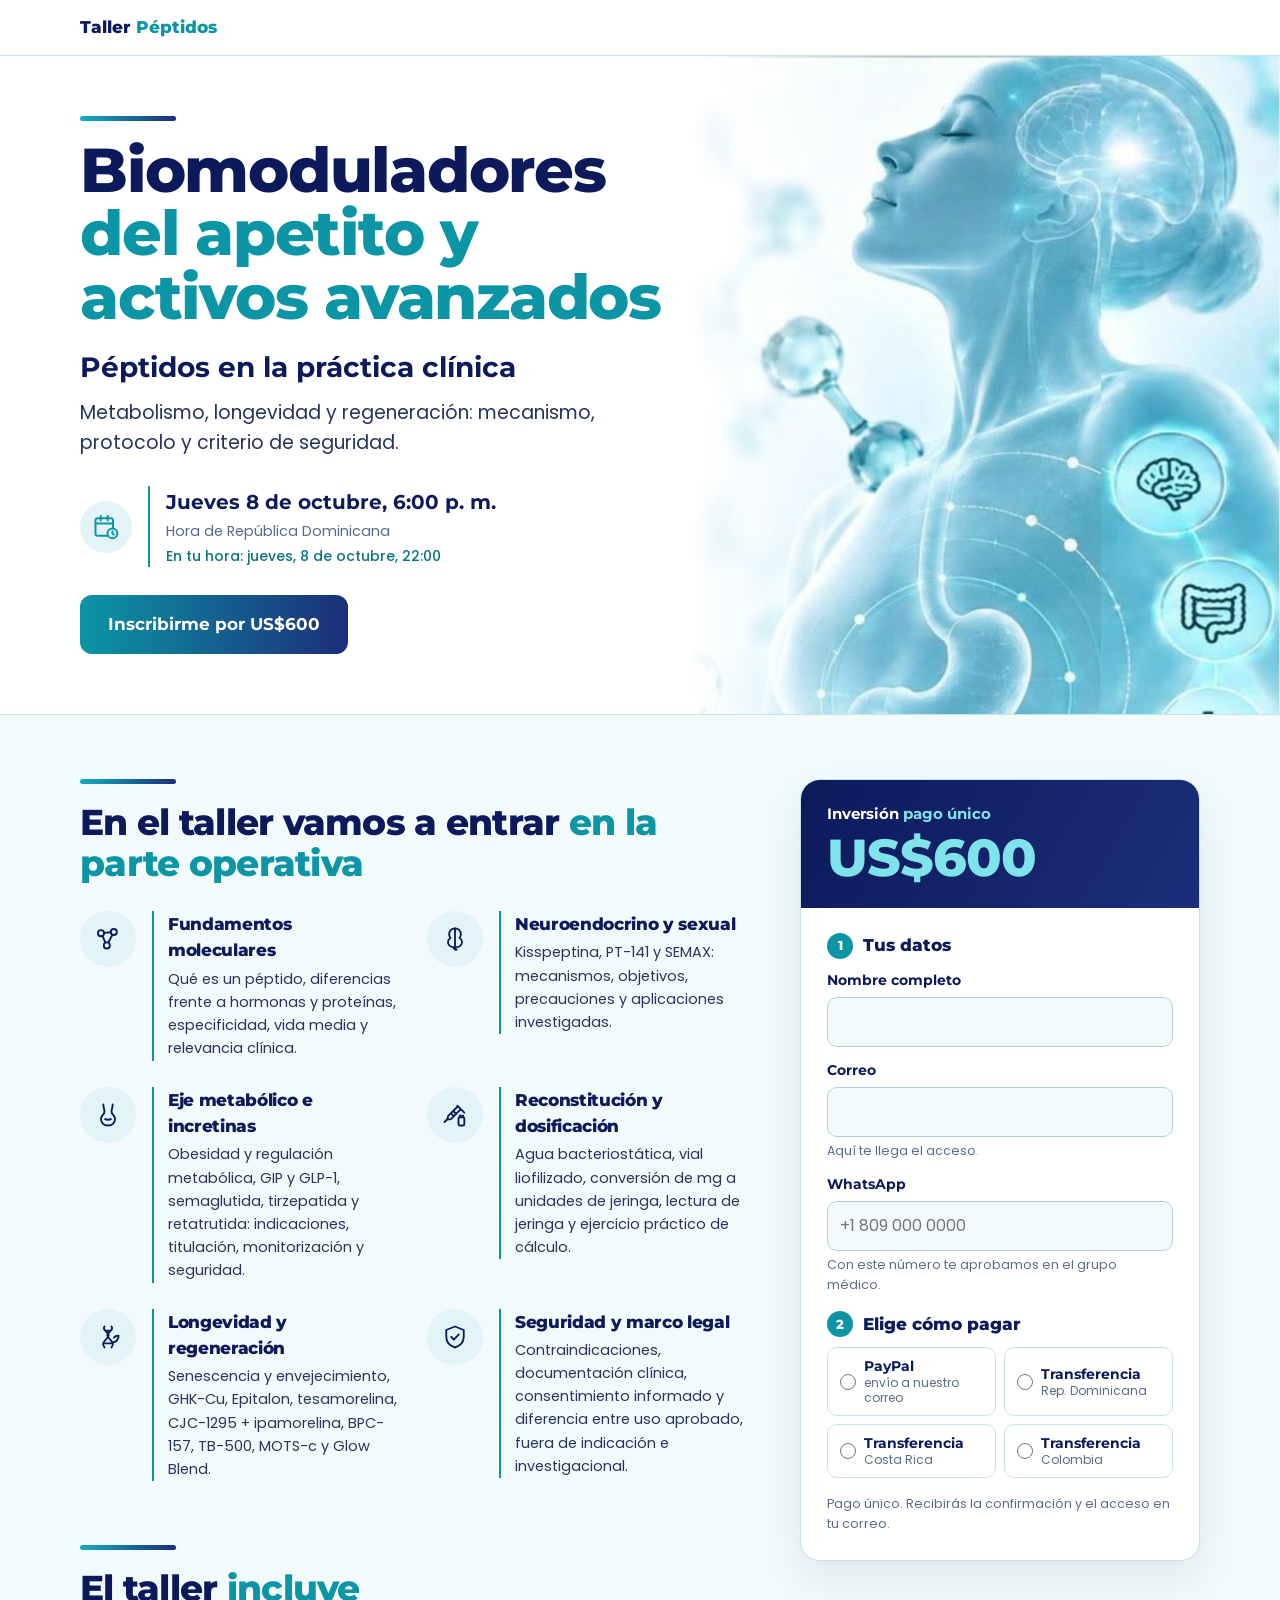
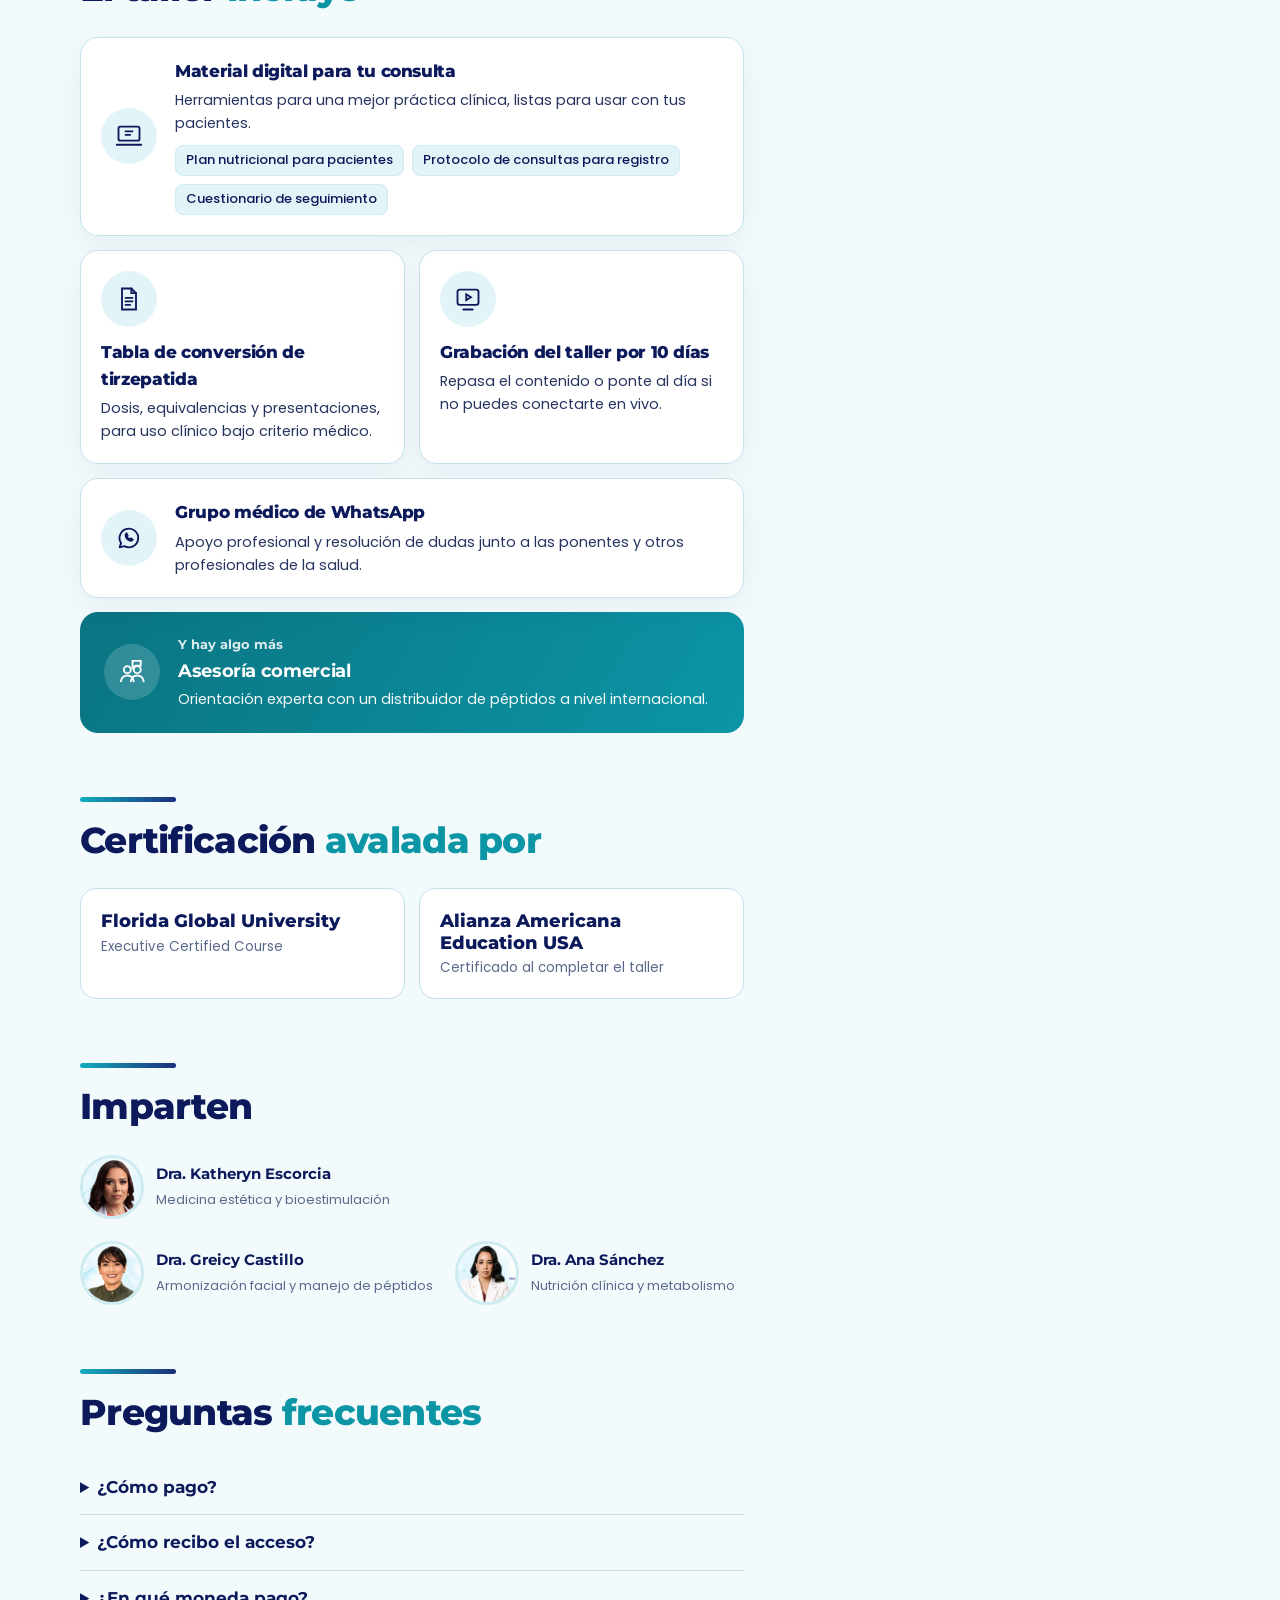
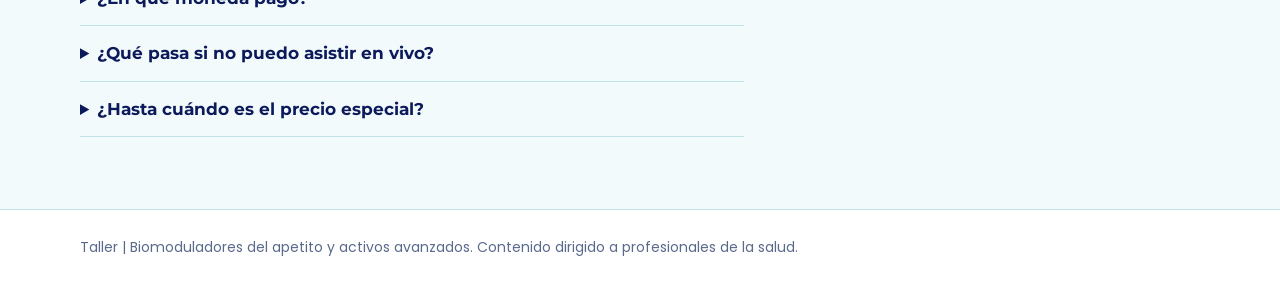
==== taller.html @ af6100a8 "Add files via upload" ====
<!doctype html>
<html lang="es">
<head>
<meta charset="utf-8">
<meta name="viewport" content="width=device-width, initial-scale=1">
<title>Taller: Biomoduladores del apetito y activos avanzados</title>
<meta name="description" content="Taller práctico para profesionales de la salud: péptidos en la práctica clínica. Metabolismo, longevidad y regeneración: mecanismo, protocolo y criterio de seguridad.">
<meta name="robots" content="noindex">
<link rel="preconnect" href="https://fonts.googleapis.com">
<link rel="preconnect" href="https://fonts.gstatic.com" crossorigin>
<link href="https://fonts.googleapis.com/css2?family=Montserrat:wght@600;700;800&family=Poppins:wght@400;500;600&display=swap" rel="stylesheet">
<style>
  :root{
    --navy:#0C1A5B; --navy-2:#1C2E7A; --teal:#0C95A5; --teal-2:#13AEBD; --teal-dk:#0A7482;
    --ice:#F3FAFC; --ice-2:#E3F4F8; --ice-3:#CDEBF1; --line:#C3E2EA; --white:#FFFFFF;
    --body:#26345F; --muted:#5A6A8C; --error:#B3261E; --wa:#1DA851;
    --display:"Montserrat", system-ui, sans-serif;
    --text:"Poppins", system-ui, sans-serif;
    --bar:linear-gradient(90deg,var(--teal-2),var(--navy-2));
  }
  *{box-sizing:border-box}
  html{-webkit-text-size-adjust:100%;scroll-behavior:smooth}
  @media (prefers-reduced-motion:reduce){html{scroll-behavior:auto}}
  body{margin:0;background:var(--ice);color:var(--body);font-family:var(--text);font-size:16.5px;line-height:1.6}
  img{max-width:100%;display:block}
  a{color:var(--teal-dk)}
  :focus-visible{outline:3px solid var(--teal-2);outline-offset:2px}
  .wrap{max-width:1160px;margin:0 auto;padding:0 20px}
  .bar{width:96px;height:5px;border-radius:3px;background:var(--bar);margin-bottom:18px}
  h1,h2,h3{font-family:var(--display);color:var(--navy);letter-spacing:-.02em;margin:0}
  .t2{color:var(--teal)}

  .top{background:var(--white);border-bottom:1px solid var(--line)}
  .top .wrap{display:flex;justify-content:space-between;align-items:center;gap:12px;padding-top:14px;padding-bottom:14px}
  .brand{font-family:var(--display);font-weight:800;color:var(--navy);font-size:17px}
  .brand span{color:var(--teal)}
  .pill{font-weight:600;font-size:13.5px;color:var(--white);background:var(--teal);padding:6px 14px;border-radius:999px;white-space:nowrap}

  /* Hero */
  .hero{position:relative;background:var(--white);overflow:hidden;border-bottom:1px solid var(--line)}
  .hero .art{position:absolute;right:0;top:0;height:100%;width:46%;object-fit:cover;object-position:center top;
    -webkit-mask-image:linear-gradient(90deg,transparent 0,#000 34%);mask-image:linear-gradient(90deg,transparent 0,#000 34%)}
  .hero .wrap{position:relative;padding-top:60px;padding-bottom:60px}
  .hero-copy{max-width:640px}
  .hero h1{font-size:clamp(36px,5.6vw,62px);line-height:1.02;font-weight:800}
  .hero .kicker{font-family:var(--display);font-weight:700;font-size:clamp(20px,2.6vw,28px);color:var(--navy);margin:16px 0 8px}
  .hero .sub{font-size:clamp(16.5px,1.8vw,19px);color:var(--body);margin:0 0 28px;max-width:32em}
  .when{display:flex;gap:16px;align-items:center;margin-bottom:28px}
  .when .ico{width:52px;height:52px;flex:none;border-radius:50%;background:var(--ice-2);display:grid;place-items:center}
  .when .txt{border-left:2px solid var(--teal);padding-left:16px}
  .when b{display:block;font-family:var(--display);font-size:20px;color:var(--navy)}
  .when small{font-size:14.5px;color:var(--muted)}
  #local{display:block;font-size:14px;color:var(--teal-dk);font-weight:500}
  .cta{display:inline-block;font-family:var(--display);font-weight:700;font-size:17px;color:var(--white);text-decoration:none;background:linear-gradient(90deg,var(--teal),var(--navy-2));padding:16px 28px;border-radius:12px;border:0;cursor:pointer}
  .cta:hover{filter:brightness(1.08)}

  .grid{display:grid;grid-template-columns:minmax(0,1fr) 400px;gap:56px;align-items:start;padding:64px 0 72px}
  section + section{margin-top:64px}
  h2{font-size:clamp(27px,3.4vw,36px);font-weight:800;line-height:1.12;margin-bottom:28px}

  /* Temario */
  .mods{display:grid;grid-template-columns:1fr 1fr;gap:26px 30px}
  .mod{display:grid;grid-template-columns:56px 1fr;gap:16px;align-items:start}
  .circle{width:56px;height:56px;border-radius:50%;background:var(--ice-2);display:grid;place-items:center}
  .mod .body{border-left:2px solid var(--teal);padding-left:14px}
  .mod h3{font-size:16.5px;font-weight:800;margin-bottom:4px}
  .mod p{margin:0;font-size:14.5px}

  /* Incluye */
  .inc{display:grid;grid-template-columns:1fr 1fr;gap:14px}
  .inc .item{background:var(--white);border:1px solid var(--line);border-radius:18px;padding:20px;box-shadow:0 10px 30px rgba(12,26,91,.05)}
  .inc .item.wide{grid-column:1/-1;display:grid;grid-template-columns:auto 1fr;gap:18px;align-items:center}
  .inc .circle{margin-bottom:12px}
  .inc .wide .circle{margin:0}
  .inc h3{font-size:17px;font-weight:800;margin-bottom:4px}
  .inc p{margin:0;font-size:14.5px}
  .docs{display:flex;flex-wrap:wrap;gap:8px;margin-top:10px}
  .docs span{font-size:13px;font-weight:500;color:var(--navy);background:var(--ice-2);border:1px solid var(--ice-3);border-radius:8px;padding:4px 10px}

  .extra{margin-top:14px;background:linear-gradient(120deg,var(--teal-dk),var(--teal));color:var(--white);border-radius:18px;padding:22px 24px;display:grid;grid-template-columns:auto 1fr;gap:18px;align-items:center}
  .extra .circle{background:rgba(255,255,255,.16)}
  .extra h3{color:var(--white);font-size:18px;margin-bottom:2px}
  .extra p{margin:0;font-size:14.5px;opacity:.95}
  .extra small{display:block;font-family:var(--display);font-weight:700;font-size:13px;opacity:.85;margin-bottom:2px}

  .cert{display:grid;grid-template-columns:1fr 1fr;gap:14px}
  .cert div{background:var(--white);border:1px solid var(--line);border-radius:16px;padding:22px 20px;font-family:var(--display);font-weight:800;color:var(--navy);font-size:18px;line-height:1.2}
  .cert div span{display:block;font-family:var(--text);font-weight:400;font-size:13.5px;color:var(--muted);margin-top:6px}

  .people{display:flex;flex-wrap:wrap;gap:22px}
  .p{display:flex;gap:12px;align-items:center}
  .p img{width:64px;height:64px;border-radius:50%;object-fit:cover;border:3px solid var(--ice-3)}
  .p b{display:block;font-family:var(--display);color:var(--navy);font-size:15px}
  .p span{font-size:13px;color:var(--muted)}

  details{border-bottom:1px solid var(--line);padding:14px 0}
  details summary{font-family:var(--display);font-weight:700;color:var(--navy);cursor:pointer}
  details p{margin:10px 0 0;font-size:15px}

  /* Caja de pago */
  .card{background:var(--white);border:1px solid var(--line);border-radius:20px;position:sticky;top:20px;box-shadow:0 18px 40px rgba(12,26,91,.08);overflow:hidden;scroll-margin-top:16px}
  .offer{background:linear-gradient(120deg,var(--navy),var(--navy-2));color:var(--white);padding:22px 26px}
  .offer .lbl{font-family:var(--display);font-weight:700;font-size:15px}
  .offer .lbl span{color:#7FE3EC}
  .price{display:flex;flex-wrap:wrap;align-items:baseline;gap:4px 14px;margin:6px 0 2px}
  .price b{font-family:var(--display);font-weight:800;font-size:52px;line-height:1;letter-spacing:-.02em;color:#7FE3EC}
  .price s{font-size:15px;opacity:.75;white-space:nowrap}
  .timer{display:flex;align-items:center;gap:10px;margin-top:12px;font-size:14px}
  .timer b{font-family:var(--display);font-size:19px;font-variant-numeric:tabular-nums;background:rgba(255,255,255,.14);border-radius:8px;padding:3px 10px}
  .pay{padding:24px 26px 26px}
  .steps{counter-reset:s;margin:0;padding:0;list-style:none}
  .steps > li{counter-increment:s;margin-bottom:16px}
  .steps .legend{display:flex;gap:10px;align-items:center;font-family:var(--display);font-weight:800;color:var(--navy);margin-bottom:10px}
  .steps .legend::before{content:counter(s);width:26px;height:26px;border-radius:50%;background:var(--teal);color:var(--white);display:grid;place-items:center;font-size:13px}
  .field{margin-bottom:12px}
  label{display:block;font-family:var(--display);font-weight:700;font-size:14px;color:var(--navy);margin-bottom:6px}
  input:not([type=radio]){width:100%;font:inherit;font-size:16px;padding:11px 12px;border:1px solid #AFCFD8;border-radius:10px;background:var(--ice);color:var(--navy)}
  input:focus{border-color:var(--teal);outline:none;box-shadow:0 0 0 3px rgba(19,174,189,.2)}
  .hint{font-size:12.5px;color:var(--muted);margin-top:4px}
  .msg{display:none;margin-top:12px;padding:12px;border-radius:10px;font-size:14.5px}
  .msg.error{display:block;background:#FCE8E6;color:var(--error)}
  .msg.info{display:block;background:var(--ice-2);color:var(--teal-dk)}
  .fine{font-size:12.5px;color:var(--muted);margin:12px 0 0}

  .done{display:none;padding:26px}
  .done h2{color:var(--teal-dk);font-size:28px;margin-bottom:10px}
  .done p{font-size:15px}
  .wa{display:block;text-align:center;text-decoration:none;font-family:var(--display);font-weight:700;font-size:17px;padding:16px;border-radius:12px;background:var(--wa);color:var(--white);margin:16px 0}
  .order{font-size:13.5px;color:var(--muted)}
  .retry{font:inherit;font-family:var(--display);font-weight:700;padding:12px 16px;border-radius:12px;border:2px solid var(--ice-3);background:var(--white);color:var(--navy);cursor:pointer}

  /* Métodos de pago */
  .methods{display:grid;grid-template-columns:1fr 1fr;gap:8px}
  .method{display:flex;gap:8px;align-items:center;padding:10px 12px;border:1px solid var(--line);border-radius:10px;cursor:pointer;font-family:var(--display);font-weight:700;font-size:13.5px;color:var(--navy);line-height:1.25;margin:0}
  .method small{display:block;font-family:var(--text);font-weight:400;font-size:12px;color:var(--muted)}
  .method:has(input:checked){border-color:var(--teal);background:var(--ice-2)}
  .method input{accent-color:var(--teal);margin:0;flex:none;width:16px;height:16px}
  .panel{margin-top:12px}
  .panel[hidden]{display:none}
  .info{border:1px solid var(--line);border-radius:12px;background:var(--ice);padding:4px 14px;font-size:14px}
  .acct{padding:10px 0;border-bottom:1px dashed var(--line)}
  .acct:last-child{border-bottom:0}
  .acct .bank{font-family:var(--display);font-weight:800;color:var(--navy)}
  .acct .who{font-size:13px;color:var(--muted)}
  .kv{display:flex;flex-wrap:wrap;justify-content:space-between;align-items:center;gap:2px 8px;margin-top:3px}
  .kv > span:last-child{margin-left:auto}
  .kv span{font-size:13px;color:var(--muted)}
  .kv > span:last-child{display:flex;align-items:center;gap:8px;text-align:right}
  .kv > span:first-child{min-width:0;line-height:1.3}
  .kv code{font-family:var(--text);font-weight:600;color:var(--navy);font-size:14px;white-space:nowrap}
  .kv code.long{white-space:normal;overflow-wrap:anywhere}
  .copy{flex:none;font:inherit;font-size:12px;font-weight:600;color:var(--teal-dk);background:var(--white);border:1px solid var(--ice-3);border-radius:7px;padding:3px 9px;cursor:pointer}
  .amount{margin:10px 0 0;font-size:13.5px;color:var(--body)}
  .qr{width:160px;margin:10px auto 4px;border-radius:10px;border:1px solid var(--line)}
  .upload{margin-top:14px}
  .upload input[type=file]{padding:9px;background:var(--white);font-size:14px}
  .send{width:100%;margin-top:6px}
  .send[disabled]{opacity:.6;cursor:progress}

  footer{background:var(--white);border-top:1px solid var(--line);padding:26px 0;font-size:14px;color:var(--muted)}

  @media (max-width:960px){
    .grid{grid-template-columns:minmax(0,1fr);gap:48px;padding-top:44px}
    .card{position:static}
    .hero .art{position:relative;width:100%;height:260px;object-position:center 12%;
      -webkit-mask-image:linear-gradient(180deg,#000 55%,transparent);mask-image:linear-gradient(180deg,#000 55%,transparent)}
    .hero .wrap{padding-top:4px;padding-bottom:44px}
  }
  @media (max-width:600px){
    .mods,.inc,.cert{grid-template-columns:1fr}
    .inc .item.wide{grid-template-columns:1fr}
    .top .pill{font-size:12px;padding:5px 10px}
    .offer,.pay{padding-left:20px;padding-right:20px}
    .cta{display:block;text-align:center}
  }
  @media (max-width:380px){ .methods{grid-template-columns:1fr} }
</style>
</head>
<body>

<header class="top">
  <div class="wrap">
    <div class="brand">Taller <span>Péptidos</span></div>
    <div class="pill" id="pill">Precio especial por 24 horas</div>
  </div>
</header>

<div class="hero">
  <img class="art" src="[data-uri]" alt="">
  <div class="wrap">
    <div class="hero-copy">
      <div class="bar"></div>
      <h1>Biomoduladores <span class="t2">del apetito y activos avanzados</span></h1>
      <p class="kicker">Péptidos en la práctica clínica</p>
      <p class="sub">Metabolismo, longevidad y regeneración: mecanismo, protocolo y criterio de seguridad.</p>

      <div class="when">
        <div class="ico" aria-hidden="true">
          <svg width="28" height="28" viewBox="0 0 24 24" fill="none" stroke="#0C95A5" stroke-width="1.7" stroke-linecap="round" stroke-linejoin="round"><rect x="3" y="4.5" width="15" height="15" rx="2"/><path d="M3 9h15M7.5 2.5v4M13.5 2.5v4"/><circle cx="17.5" cy="17.5" r="4.2" fill="#E3F4F8"/><path d="M17.5 15.6v2l1.3 1"/></svg>
        </div>
        <div class="txt">
          <!-- EDITA si cambia la fecha (y también FECHA_TALLER abajo) -->
          <b>Jueves 8 de octubre, 6:00 p. m.</b>
          <small>Hora de República Dominicana</small>
          <span id="local"></span>
        </div>
      </div>

      <a class="cta" id="jump" href="#pago">Inscribirme</a>
    </div>
  </div>
</div>

<main class="wrap">
  <div class="grid">
    <div>
      <section>
        <div class="bar"></div>
        <h2>En el taller vamos a entrar <span class="t2">en la parte operativa</span></h2>
        <div class="mods">
          <div class="mod">
            <div class="circle"><svg width="28" height="28" viewBox="0 0 24 24" fill="none" stroke="#0C1A5B" stroke-width="1.6"><circle cx="6" cy="7" r="2.6"/><circle cx="17" cy="6" r="2.6"/><circle cx="11" cy="17.5" r="2.6"/><path d="M8.5 6.8 14.4 6.2M7.3 9.3l2.4 5.8M15.8 8.4l-3.6 6.8"/></svg></div>
            <div class="body"><h3>Fundamentos moleculares</h3><p>Qué es un péptido, diferencias frente a hormonas y proteínas, especificidad, vida media y relevancia clínica.</p></div>
          </div>
          <div class="mod">
            <div class="circle"><svg width="28" height="28" viewBox="0 0 24 24" fill="none" stroke="#0C1A5B" stroke-width="1.6" stroke-linecap="round"><path d="M12 3c-3 0-5 2.2-5 5 0 1.2.4 2.3 1 3.1-1.3.7-2 2-2 3.4C6 17 8 19 10.5 19c.5 1.3 1.6 2 3 2M12 3c3 0 5 2.2 5 5 0 1.2-.4 2.3-1 3.1 1.3.7 2 2 2 3.4C18 17 16 19 13.5 19"/><path d="M12 3v18"/></svg></div>
            <div class="body"><h3>Neuroendocrino y sexual</h3><p>Kisspeptina, PT-141 y SEMAX: mecanismos, objetivos, precauciones y aplicaciones investigadas.</p></div>
          </div>
          <div class="mod">
            <div class="circle"><svg width="28" height="28" viewBox="0 0 24 24" fill="none" stroke="#0C1A5B" stroke-width="1.6" stroke-linecap="round"><path d="M8 3c0 3 1 4 1 6 0 3-3 3-3 6.5S8.5 21 12 21s6-2 6-5.5S15 12 15 9c0-2 1-3 1-6"/><path d="M9.5 15.5c1 .8 4 .8 5 0"/></svg></div>
            <div class="body"><h3>Eje metabólico e incretinas</h3><p>Obesidad y regulación metabólica, GIP y GLP-1, semaglutida, tirzepatida y retatrutida: indicaciones, titulación, monitorización y seguridad.</p></div>
          </div>
          <div class="mod">
            <div class="circle"><svg width="28" height="28" viewBox="0 0 24 24" fill="none" stroke="#0C1A5B" stroke-width="1.6" stroke-linecap="round" stroke-linejoin="round"><path d="m14 4 6 6M17 7l-8.5 8.5-3 .5.5-3L14.5 4.5"/><path d="M5.5 15.5 3 18M11 9l2 2M9 11l2 2"/><rect x="15" y="14" width="5" height="7" rx="1"/><path d="M16 14v-1.5h3V14"/></svg></div>
            <div class="body"><h3>Reconstitución y dosificación</h3><p>Agua bacteriostática, vial liofilizado, conversión de mg a unidades de jeringa, lectura de jeringa y ejercicio práctico de cálculo.</p></div>
          </div>
          <div class="mod">
            <div class="circle"><svg width="28" height="28" viewBox="0 0 24 24" fill="none" stroke="#0C1A5B" stroke-width="1.6" stroke-linecap="round"><path d="M9 3c-3 4 6 5 3 9s-6 5-3 9M15 3c3 4-6 5-3 9s6 5 3 9M9.5 6.5h5M9.5 17.5h5"/><path d="M17 12.5c2-2 4-1.5 4-1.5s.5 2-1.5 4-4 1.5-4 1.5"/></svg></div>
            <div class="body"><h3>Longevidad y regeneración</h3><p>Senescencia y envejecimiento, GHK-Cu, Epitalon, tesamorelina, CJC-1295 + ipamorelina, BPC-157, TB-500, MOTS-c y Glow Blend.</p></div>
          </div>
          <div class="mod">
            <div class="circle"><svg width="28" height="28" viewBox="0 0 24 24" fill="none" stroke="#0C1A5B" stroke-width="1.6" stroke-linecap="round" stroke-linejoin="round"><path d="M12 3 19.5 6v5.5c0 4.5-3.2 8-7.5 9.5-4.3-1.5-7.5-5-7.5-9.5V6z"/><path d="m8.8 12 2.2 2.2 4.3-4.4"/></svg></div>
            <div class="body"><h3>Seguridad y marco legal</h3><p>Contraindicaciones, documentación clínica, consentimiento informado y diferencia entre uso aprobado, fuera de indicación e investigacional.</p></div>
          </div>
        </div>
      </section>

      <section>
        <div class="bar"></div>
        <h2>El taller <span class="t2">incluye</span></h2>
        <div class="inc">
          <div class="item wide">
            <div class="circle"><svg width="28" height="28" viewBox="0 0 24 24" fill="none" stroke="#0C1A5B" stroke-width="1.6" stroke-linecap="round"><rect x="3" y="4" width="18" height="12" rx="1.5"/><path d="M1.5 19.5h21M9 8h6M9 11h4"/></svg></div>
            <div>
              <h3>Material digital para tu consulta</h3>
              <p>Herramientas para una mejor práctica clínica, listas para usar con tus pacientes.</p>
              <div class="docs"><span>Plan nutricional para pacientes</span><span>Protocolo de consultas para registro</span><span>Cuestionario de seguimiento</span></div>
            </div>
          </div>
          <div class="item">
            <div class="circle"><svg width="28" height="28" viewBox="0 0 24 24" fill="none" stroke="#0C1A5B" stroke-width="1.6" stroke-linecap="round"><path d="M6 3h8l4 4v14H6z"/><path d="M14 3v4h4M9 11h6M9 14h6M9 17h4"/></svg></div>
            <h3>Tabla de conversión de tirzepatida</h3>
            <p>Dosis, equivalencias y presentaciones, para uso clínico bajo criterio médico.</p>
          </div>
          <div class="item">
            <div class="circle"><svg width="28" height="28" viewBox="0 0 24 24" fill="none" stroke="#0C1A5B" stroke-width="1.6" stroke-linecap="round"><rect x="3" y="4" width="18" height="13" rx="2"/><path d="m10.5 8 4 2.5-4 2.5z"/><path d="M8 21h8"/></svg></div>
            <h3>Grabación del taller por 10 días</h3>
            <p>Repasa el contenido o ponte al día si no puedes conectarte en vivo.</p>
          </div>
          <div class="item wide">
            <div class="circle"><svg width="28" height="28" viewBox="0 0 24 24" fill="none" stroke="#0C1A5B" stroke-width="1.6" stroke-linecap="round" stroke-linejoin="round"><path d="M4 20l1.2-3.6A8 8 0 1 1 8 19z"/><path d="M9 9.5c.2 2.5 2.5 4.8 5 5l1.2-1.2-2-1-.8.8c-1-.4-1.9-1.3-2.3-2.3l.8-.8-1-2z"/></svg></div>
            <div>
              <h3>Grupo médico de WhatsApp</h3>
              <p>Apoyo profesional y resolución de dudas junto a las ponentes y otros profesionales de la salud.</p>
            </div>
          </div>
        </div>
        <div class="extra">
          <div class="circle"><svg width="28" height="28" viewBox="0 0 24 24" fill="none" stroke="#FFFFFF" stroke-width="1.6" stroke-linecap="round"><circle cx="8" cy="10" r="3"/><circle cx="16.5" cy="10" r="3"/><path d="M2.5 20c.5-3 2.7-5 5.5-5s5 2 5.5 5M11 20c.5-3 2.7-5 5.5-5s5 2 5.5 5"/><path d="M12.5 2.5h7v4h-4.5l-2.5 2z"/></svg></div>
          <div>
            <small>Y hay algo más</small>
            <h3>Asesoría comercial</h3>
            <p>Orientación experta con un distribuidor de péptidos a nivel internacional.</p>
          </div>
        </div>
      </section>

      <section>
        <div class="bar"></div>
        <h2>Certificación <span class="t2">avalada por</span></h2>
        <div class="cert">
          <div>Florida Global University<span>Executive Certified Course</span></div>
          <div>Alianza Americana Education USA<span>Certificado al completar el taller</span></div>
        </div>
      </section>

      <section>
        <div class="bar"></div>
        <h2>Imparten</h2>
        <div class="people">
          <div class="p"><img src="[data-uri]" alt=""><div><b>Dra. Katheryn Escorcia</b><span>Medicina estética y bioestimulación</span></div></div>
          <div class="p"><img src="[data-uri]" alt=""><div><b>Dra. Greicy Castillo</b><span>Armonización facial y manejo de péptidos</span></div></div>
          <div class="p"><img src="[data-uri]" alt=""><div><b>Dra. Ana Sánchez</b><span>Nutrición clínica y metabolismo</span></div></div>
        </div>
      </section>

      <section>
        <div class="bar"></div>
        <h2>Preguntas <span class="t2">frecuentes</span></h2>
        <details><summary>¿Cómo pago?</summary><p>Con PayPal o por transferencia bancaria en República Dominicana, Costa Rica (incluye SINPE Móvil) o Colombia (incluye Nequi). Elige tu opción en el recuadro de inscripción.</p></details>
        <details><summary>¿Cómo recibo el acceso?</summary><p>Si pagas por transferencia, sube la foto o el PDF de tu comprobante en el mismo recuadro. Cuando verificamos el pago, te enviamos por correo el enlace al grupo médico de WhatsApp.</p></details>
        <details><summary>¿En qué moneda pago?</summary><p>El precio es en dólares estadounidenses. Si transfieres en moneda local, envía el equivalente al cambio del día.</p></details>
        <details><summary>¿Qué pasa si no puedo asistir en vivo?</summary><p>La grabación queda disponible durante 10 días.</p></details>
        <details><summary>¿Hasta cuándo es el precio especial?</summary><p>US$499 es el precio para asistentes de la masterclass y es válido por 24 horas. Después, el taller vuelve a su precio regular de US$600.</p></details>
      </section>
    </div>

    <aside>
      <div class="card" id="pago">
        <div id="checkout">
          <div class="offer">
            <div class="lbl" id="offer-lbl">Precio especial <span>para asistentes de la masterclass</span></div>
            <div class="price"><b id="precio">US$—</b><s id="precio-antes"></s></div>
            <div class="timer" id="timer">Válido por <b id="t-left">24:00:00</b></div>
          </div>
          <div class="pay">
            <ol class="steps">
              <li>
                <div class="legend">Tus datos</div>
                <div class="field"><label for="nombre">Nombre completo</label><input id="nombre" type="text" autocomplete="name"></div>
                <div class="field"><label for="email">Correo</label><input id="email" type="email" autocomplete="email"><div class="hint">Aquí te llega el acceso.</div></div>
                <div class="field"><label for="whatsapp">WhatsApp</label><input id="whatsapp" type="tel" autocomplete="tel" placeholder="+1 809 000 0000"><div class="hint">Con este número te aprobamos en el grupo médico.</div></div>
              </li>
              <li>
                <div class="legend">Elige cómo pagar</div>
                <div class="methods" id="methods" role="radiogroup" aria-label="Método de pago"></div>
                <div class="panel" id="panel-paypal" hidden>
                  <div id="paypal"></div>
                  <div class="info" id="paypal-manual" hidden></div>
                </div>
                <div class="panel" id="panel-banco" hidden>
                  <div class="info" id="cuentas"></div>
                </div>
              </li>
              <li id="step-upload" hidden>
                <div class="legend">Envía tu comprobante</div>
                <div class="field"><label for="archivo">Foto o PDF del comprobante</label><input id="archivo" type="file" accept="image/*,application/pdf"><div class="hint">Máximo 5 MB.</div></div>
                <div class="field"><label for="referencia">Número de referencia (opcional)</label><input id="referencia" type="text" autocomplete="off"></div>
                <button class="cta send" id="send" type="button">Enviar comprobante</button>
              </li>
            </ol>
            <div class="msg" id="msg" role="alert"></div>
            <p class="fine" id="fine">Pago único. Recibirás la confirmación y el acceso en tu correo.</p>
          </div>
        </div>

        <div class="done" id="received" tabindex="-1">
          <div class="bar"></div>
          <h2>Comprobante recibido</h2>
          <p>Gracias. Verificamos tu pago y te enviamos el enlace del grupo médico de WhatsApp a <b id="rec-email"></b>, normalmente en pocas horas.</p>
          <p>Si tienes una duda, escríbenos por WhatsApp e indica tu nombre.</p>
        </div>

        <div class="done" id="done" tabindex="-1">
          <div class="bar"></div>
          <h2>¡Estás dentro!</h2>
          <p>Tu pago se confirmó. Entra ahora al grupo médico; te aprobamos en cuanto verifiquemos tu número.</p>
          <a class="wa" id="wa-link" href="#" target="_blank" rel="noopener">Entrar al grupo médico de WhatsApp</a>
          <p>También te enviamos este enlace a <b id="done-email"></b>.</p>
          <p class="order">Número de orden: <span id="done-order"></span></p>
        </div>

        <div class="done" id="pending" tabindex="-1">
          <div class="bar"></div>
          <h2>Pago recibido</h2>
          <p>Tu pago se completó, pero no pudimos confirmar el acceso automáticamente. No pagues de nuevo: te enviaremos el enlace del grupo por correo en menos de 24 horas.</p>
          <p class="order">Guarda tu número de orden: <b id="pending-order"></b></p>
          <button class="retry" id="retry" type="button">Volver a confirmar mi acceso</button>
        </div>
      </div>
    </aside>
  </div>
</main>

<footer><div class="wrap">Taller | Biomoduladores del apetito y activos avanzados. Contenido dirigido a profesionales de la salud.</div></footer>

<script>
/* ===================== CONFIGURACIÓN ===================== */
const CONFIG = {
  SCRIPT_URL: 'https://script.google.com/macros/s/AKfycbyqX1-TAREARN2dAc7PfeynJGfSAlWVOKI1kJUGug26Z5DlP_uihVJWESS1imKMuwMGVg/exec',   // mismo Web App que el registro

  PRECIO_ESPECIAL: '499.00',   // deben coincidir con Apps Script
  PRECIO_REGULAR: '600.00',
  // Fin del precio especial: 24 h después de la masterclass (con zona horaria)
  OFERTA_VENCE: '2026-10-02T21:00:00-04:00',
  FECHA_TALLER: '2026-10-08T18:00:00-04:00',
  MONEDA: 'USD',
  NOMBRE_PRODUCTO: 'Taller Biomoduladores del apetito y activos avanzados',

  // PayPal automático (opcional). Déjalo vacío para usar PayPal con comprobante.
  // Si lo llenas (cuenta PayPal Business), el pago se confirma solo y el acceso sale al instante.
  PAYPAL_CLIENT_ID: '',

  // PayPal con comprobante (se usa cuando PAYPAL_CLIENT_ID está vacío)
  PAYPAL_MANUAL: {
    correo: 'aleidamaldonadosalas17@gmail.com',
    titular: 'Aleida Maldonado',
    enlace: '',   // opcional: enlace paypal.me
    qr: ''        // opcional: URL de la imagen del código QR
  },

  // Monto en moneda local (opcional). Si lo dejas vacío se muestra "equivalente al cambio del día".
  MONTO_LOCAL: { DO: '', CR: '', CO: '' },

  // Cuentas para transferencia
  CUENTAS: {
    DO: { pais: 'República Dominicana', corto: 'Rep. Dominicana', cuentas: [
      { banco: 'BHD', titular: 'Katheryn Escorcia Maldonado', datos: [['Cuenta de ahorros', '37347730011']] },
      { banco: 'Banreservas', titular: 'Katheryn Escorcia Maldonado', datos: [['Cuenta de ahorros', '96085058536']] },
      { banco: 'AFAP', titular: 'Greicy Castillo', datos: [['Cuenta', '1022133284']] },
      { banco: 'Promerica', titular: 'Greicy Castillo', datos: [['Cuenta', '12110000459-459']] },
      { banco: 'Banco Popular', titular: 'Ana María Sánchez', datos: [['Cuenta de ahorros', '781120712']] }
    ]},
    CR: { pais: 'Costa Rica', corto: 'Costa Rica', cuentas: [
      { banco: 'SINPE Móvil', titular: 'Jerson Mora Hernández', datos: [['Número', '72990240']] },
      { banco: 'Banco Nacional de Costa Rica', titular: 'Jerson Mora Hernández', datos: [['Cuenta', '701091225'], ['Cédula', '304640218']] },
      { banco: 'Banco BAC', titular: 'Jerson Mora Hernández', datos: [['Cuenta BAC', '701091225'], ['IBAN', 'CR13010200007010912259']] }
    ]},
    CO: { pais: 'Colombia', corto: 'Colombia', cuentas: [
      { banco: 'Nequi', titular: 'Aleida Maldonado', datos: [['Número', '3146352423']] },
      { banco: 'Bancolombia', titular: 'Aleida Maldonado', datos: [['Cuenta de ahorros', '486 622 394-48']] }
    ]}
  }
};
/* ========================================================= */

const $ = id => document.getElementById(id);
const esc = s => String(s).replace(/[&<>"']/g, c => ({ '&': '&amp;', '<': '&lt;', '>': '&gt;', '"': '&quot;', "'": '&#39;' }[c]));
const vence = new Date(CONFIG.OFERTA_VENCE).getTime();
const enOferta = () => Date.now() < vence;
const precioActual = () => enOferta() ? CONFIG.PRECIO_ESPECIAL : CONFIG.PRECIO_REGULAR;
const usd = v => 'US$' + Number(v).toFixed(0);
const pad = n => String(n).padStart(2, '0');
const paypalAuto = !!CONFIG.PAYPAL_CLIENT_ID && !CONFIG.PAYPAL_CLIENT_ID.startsWith('PEGA_');
let metodo = null;

try {
  const tz = Intl.DateTimeFormat().resolvedOptions().timeZone;
  if (tz && tz !== 'America/Santo_Domingo') {
    const f = new Intl.DateTimeFormat('es', { weekday: 'long', day: 'numeric', month: 'long', hour: 'numeric', minute: '2-digit' });
    $('local').textContent = 'En tu hora: ' + f.format(new Date(CONFIG.FECHA_TALLER));
  }
} catch (e) {}

/* ---------- Precio y contador de la oferta ---------- */
function pintarPrecio(){
  $('precio').textContent = usd(precioActual());
  $('jump').textContent = 'Inscribirme por ' + usd(precioActual());
  document.querySelectorAll('.usd-now').forEach(el => el.textContent = usd(precioActual()));
  if (enOferta()){
    $('precio-antes').textContent = 'Precio regular ' + usd(CONFIG.PRECIO_REGULAR);
    let s = Math.floor((vence - Date.now()) / 1000);
    const h = Math.floor(s / 3600); s -= h * 3600;
    const m = Math.floor(s / 60); s -= m * 60;
    $('t-left').textContent = pad(h) + ':' + pad(m) + ':' + pad(s);
  } else {
    $('precio-antes').textContent = '';
    $('timer').style.display = 'none';
    $('offer-lbl').innerHTML = 'Inversión <span>pago único</span>';
    $('pill').style.display = 'none';
  }
}
pintarPrecio(); setInterval(pintarPrecio, 1000);

/* ---------- Mensajes y datos del comprador ---------- */
function show(text, type){ const m = $('msg'); m.textContent = text; m.className = 'msg ' + type; }
function clearMsg(){ $('msg').className = 'msg'; }
function buyer(){ return { nombre: $('nombre').value.trim(), email: $('email').value.trim(), whatsapp: $('whatsapp').value.trim() }; }
function validate(b){
  const missing = [];
  if (b.nombre.length < 3) missing.push('nombre completo');
  if (!/^\S+@\S+\.\S+$/.test(b.email)) missing.push('un correo válido');
  if (b.whatsapp.replace(/\D/g, '').length < 8) missing.push('WhatsApp con código de país');
  return missing;
}
function needBackend(){
  if (!CONFIG.SCRIPT_URL.startsWith('https://')){ show('Falta configurar SCRIPT_URL en este archivo (ver GUIA.md).', 'error'); return true; }
  return false;
}
async function post(payload){
  const res = await fetch(CONFIG.SCRIPT_URL, {
    method: 'POST',
    headers: { 'Content-Type': 'text/plain;charset=utf-8' }, // evita el bloqueo CORS de Apps Script
    body: JSON.stringify(payload)
  });
  const out = await res.json();
  if (!out.ok) throw new Error(out.error || 'Error');
  return out;
}

/* ---------- Métodos de pago ---------- */
function montoTexto(pais){
  const local = CONFIG.MONTO_LOCAL[pais];
  return 'Monto: <b class="usd-now">' + usd(precioActual()) + '</b>' +
    (local ? ' (' + esc(local) + ')' : ' o su equivalente en moneda local al cambio del día') + '.';
}
function kv(label, value){
  return '<div class="kv"><span>' + esc(label) + '</span><span><code' + (value.length > 16 ? ' class="long"' : '') + '>' + esc(value) + '</code> ' +
    '<button type="button" class="copy" data-copy="' + esc(value.replace(/\s/g, '')) + '">Copiar</button></span></div>';
}

const opciones = [{ id: 'paypal', titulo: 'PayPal', sub: paypalAuto ? 'o tarjeta, acceso inmediato' : 'envío a nuestro correo' }]
  .concat(Object.keys(CONFIG.CUENTAS).map(k => ({ id: k, titulo: 'Transferencia', sub: CONFIG.CUENTAS[k].corto })));

$('methods').innerHTML = opciones.map(o =>
  '<label class="method"><input type="radio" name="metodo" value="' + o.id + '"><span>' + esc(o.titulo) +
  '<small>' + esc(o.sub) + '</small></span></label>').join('');

$('methods').addEventListener('change', e => elegir(e.target.value));

function elegir(id){
  metodo = id; clearMsg();
  const esPaypal = id === 'paypal';
  $('panel-paypal').hidden = !esPaypal;
  $('panel-banco').hidden = esPaypal;
  $('step-upload').hidden = esPaypal && paypalAuto;
  if (esPaypal){
    if (paypalAuto) loadPayPal();
    else {
      const p = CONFIG.PAYPAL_MANUAL;
      $('paypal-manual').hidden = false;
      $('paypal-manual').innerHTML =
        '<div class="acct"><div class="bank">PayPal</div><div class="who">Titular: ' + esc(p.titular) + '</div>' +
        kv('Correo', p.correo) +
        (p.enlace ? '<div class="kv"><span>Enlace</span><a href="' + esc(p.enlace) + '" target="_blank" rel="noopener">Pagar con PayPal</a></div>' : '') +
        (p.qr ? '<img class="qr" src="' + esc(p.qr) + '" alt="Código QR de PayPal">' : '') +
        '<p class="amount">Envía <b class="usd-now">' + usd(precioActual()) + '</b> como pago a este correo y luego sube tu comprobante.</p></div>';
    }
  } else {
    const c = CONFIG.CUENTAS[id];
    $('cuentas').innerHTML = c.cuentas.map(a =>
      '<div class="acct"><div class="bank">' + esc(a.banco) + '</div><div class="who">Titular: ' + esc(a.titular) + '</div>' +
      a.datos.map(d => kv(d[0], d[1])).join('') + '</div>').join('') +
      '<p class="amount" style="padding-bottom:10px">' + montoTexto(id) + ' Transfiere a cualquiera de estas cuentas y luego sube tu comprobante.</p>';
  }
}

// Botones "Copiar"
document.addEventListener('click', async e => {
  const b = e.target.closest('.copy'); if (!b) return;
  try { await navigator.clipboard.writeText(b.dataset.copy); b.textContent = 'Copiado'; }
  catch (err) { b.textContent = 'Selecciona y copia'; }
  setTimeout(() => b.textContent = 'Copiar', 1800);
});

/* ---------- Envío de comprobante ---------- */
function leerArchivo(file){
  return new Promise((ok, fail) => {
    const r = new FileReader();
    r.onload = () => ok(String(r.result).split(',')[1]);
    r.onerror = fail;
    r.readAsDataURL(file);
  });
}

$('send').addEventListener('click', async () => {
  clearMsg();
  const b = buyer();
  const missing = validate(b);
  const file = $('archivo').files[0];
  if (!metodo) missing.push('método de pago');
  if (!file) missing.push('foto o PDF del comprobante');
  if (missing.length){ show('Completa: ' + missing.join(', ') + '.', 'error'); return; }
  if (!/^image\/|application\/pdf/.test(file.type)){ show('El comprobante debe ser una imagen o un PDF.', 'error'); return; }
  if (file.size > 5 * 1024 * 1024){ show('El archivo pesa más de 5 MB. Envía una captura de pantalla o una foto más liviana.', 'error'); return; }
  if (needBackend()) return;

  const btn = $('send');
  btn.disabled = true; btn.textContent = 'Enviando…';
  try {
    await post({
      action: 'comprobante', ...b,
      metodo: metodo === 'paypal' ? 'PayPal (comprobante)' : 'Transferencia ' + CONFIG.CUENTAS[metodo].pais,
      referencia: $('referencia').value.trim(),
      monto: precioActual(), moneda: CONFIG.MONEDA,
      archivo: { nombre: file.name, tipo: file.type, base64: await leerArchivo(file) }
    });
    $('checkout').style.display = 'none';
    $('rec-email').textContent = b.email;
    $('received').style.display = 'block'; $('received').focus();
  } catch (err) {
    show('No pudimos enviar tu comprobante. Revisa tu conexión y vuelve a intentarlo.', 'error');
    btn.disabled = false; btn.textContent = 'Enviar comprobante';
  }
});

/* ---------- PayPal automático (solo si hay PAYPAL_CLIENT_ID) ---------- */
let lastOrder = null, paypalCargado = false;

function showDone(out, orderID){
  $('checkout').style.display = 'none';
  $('pending').style.display = 'none';
  $('wa-link').href = out.link;
  $('done-email').textContent = buyer().email;
  $('done-order').textContent = orderID;
  $('done').style.display = 'block'; $('done').focus();
}
function showPending(orderID){
  $('checkout').style.display = 'none';
  $('pending-order').textContent = orderID;
  $('pending').style.display = 'block'; $('pending').focus();
}
const confirmAccess = orderID => post({ action: 'pago', orderID, ...buyer() });

$('retry').addEventListener('click', async () => {
  $('retry').disabled = true; $('retry').textContent = 'Confirmando…';
  try { showDone(await confirmAccess(lastOrder), lastOrder); }
  catch (e) { $('retry').disabled = false; $('retry').textContent = 'Volver a confirmar mi acceso'; }
});

function loadPayPal(){
  if (paypalCargado) return;
  paypalCargado = true;
  const s = document.createElement('script');
  s.src = 'https://www.paypal.com/sdk/js?client-id=' + encodeURIComponent(CONFIG.PAYPAL_CLIENT_ID) +
          '&currency=' + CONFIG.MONEDA + '&intent=capture&locale=es_ES';
  s.onload = renderButtons;
  s.onerror = () => { paypalCargado = false; show('No se pudo cargar PayPal. Recarga la página o elige transferencia.', 'error'); };
  document.head.appendChild(s);
}

function renderButtons(){
  paypal.Buttons({
    style: { layout: 'vertical', shape: 'rect', label: 'pay', height: 48 },
    onClick: (data, actions) => {
      clearMsg();
      const missing = validate(buyer());
      if (missing.length){ show('Antes de pagar, completa: ' + missing.join(', ') + '.', 'error'); return actions.reject(); }
      if (needBackend()) return actions.reject();
      return actions.resolve();
    },
    createOrder: (data, actions) => actions.order.create({
      purchase_units: [{
        description: CONFIG.NOMBRE_PRODUCTO.slice(0, 127),
        custom_id: buyer().email.slice(0, 127),
        amount: { currency_code: CONFIG.MONEDA, value: precioActual() }
      }],
      application_context: { shipping_preference: 'NO_SHIPPING', brand_name: 'Taller Péptidos' }
    }),
    onApprove: async (data, actions) => {
      show('Confirmando tu pago…', 'info');
      await actions.order.capture();
      lastOrder = data.orderID;
      try { showDone(await confirmAccess(data.orderID), data.orderID); }
      catch (e) { showPending(data.orderID); }
    },
    onCancel: () => show('Cancelaste el pago. Puedes intentarlo de nuevo cuando quieras.', 'info'),
    onError: () => show('PayPal no pudo procesar el pago. No se hizo ningún cargo; intenta de nuevo o elige transferencia.', 'error')
  }).render('#paypal');
}
</script>
</body>
</html>
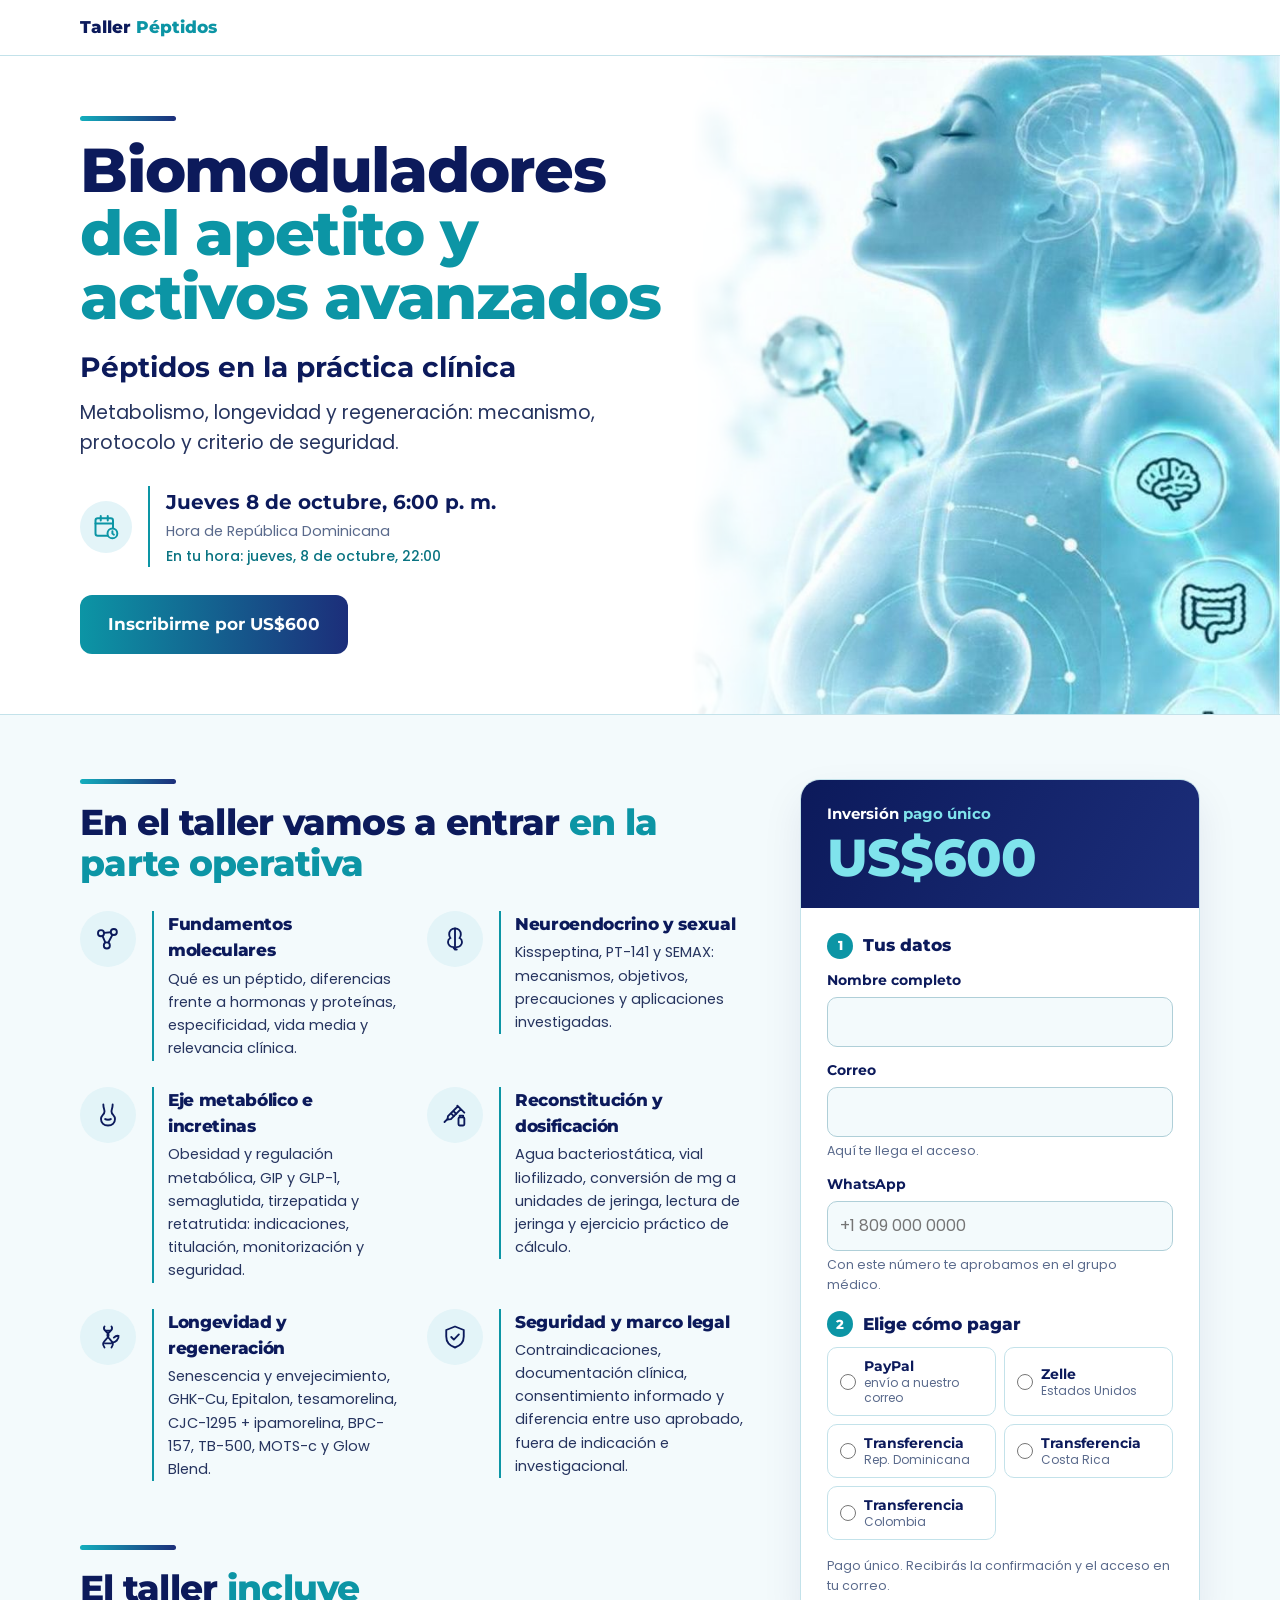
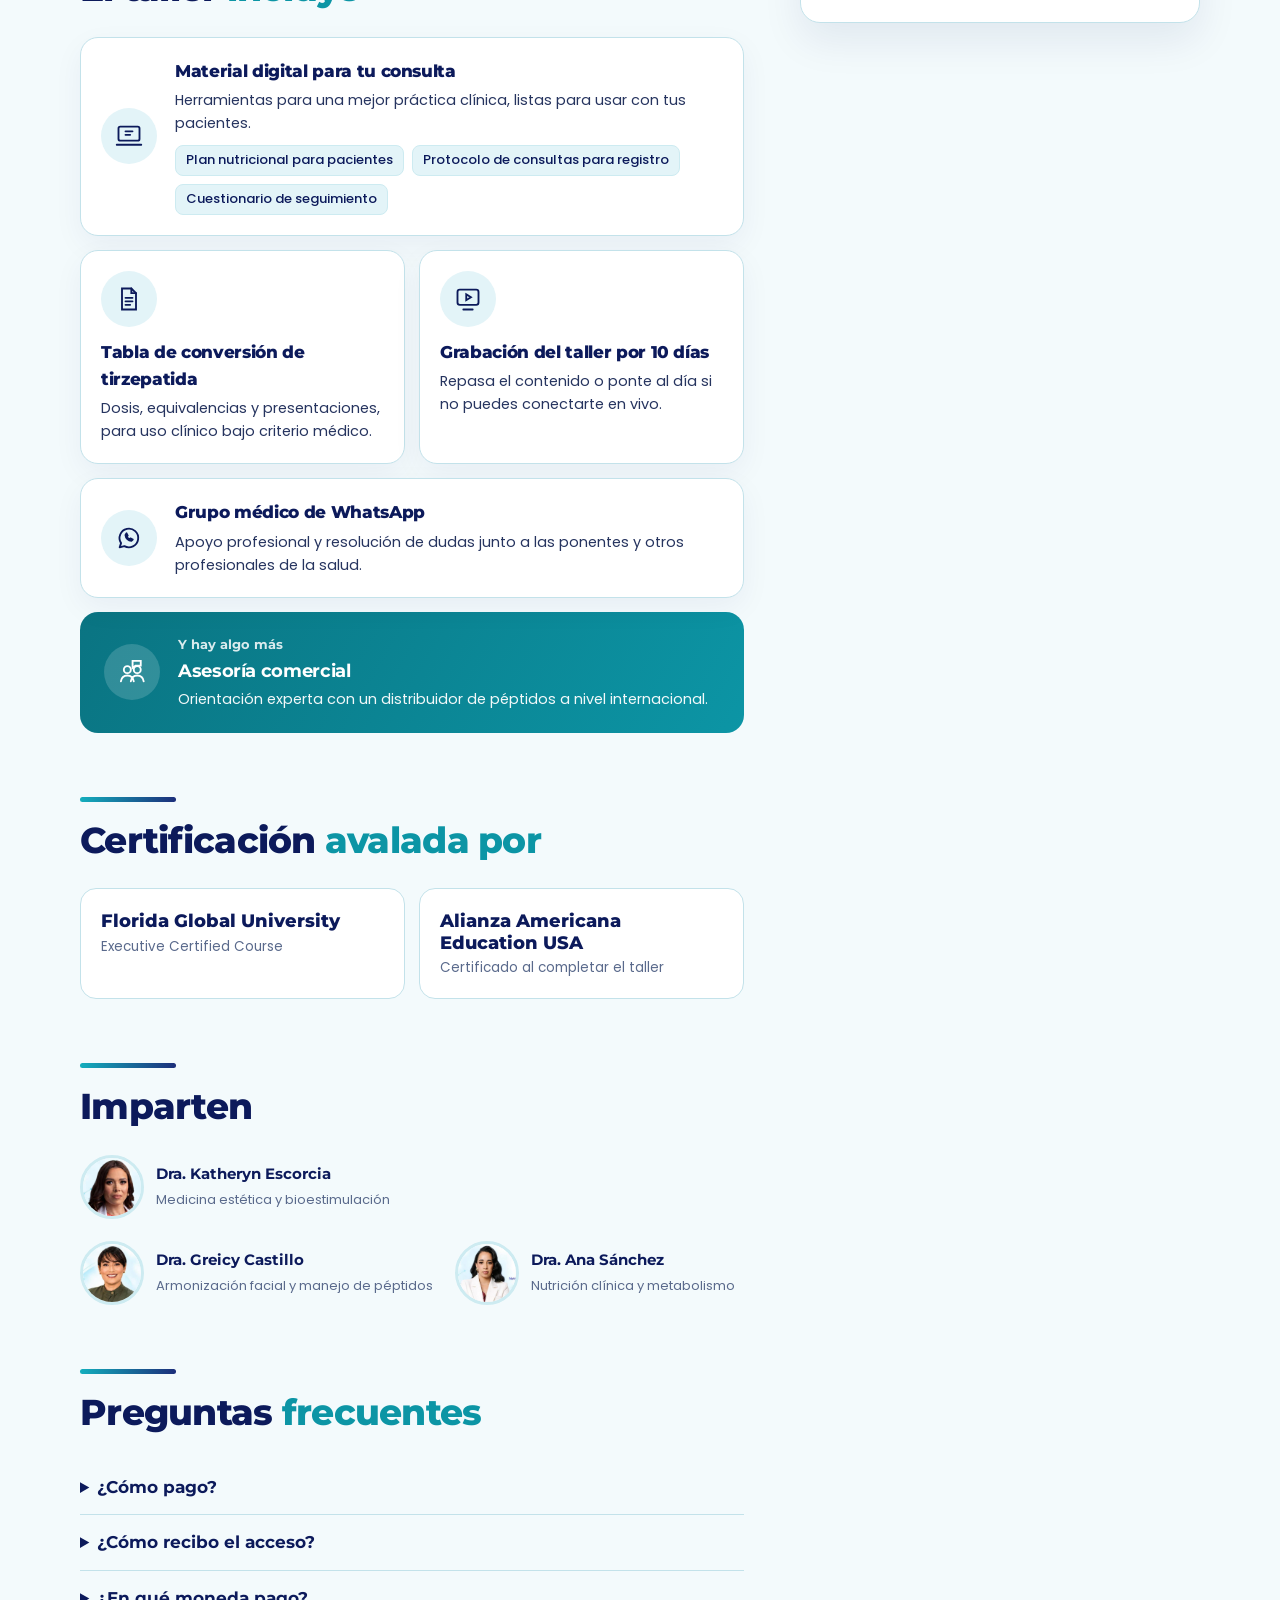
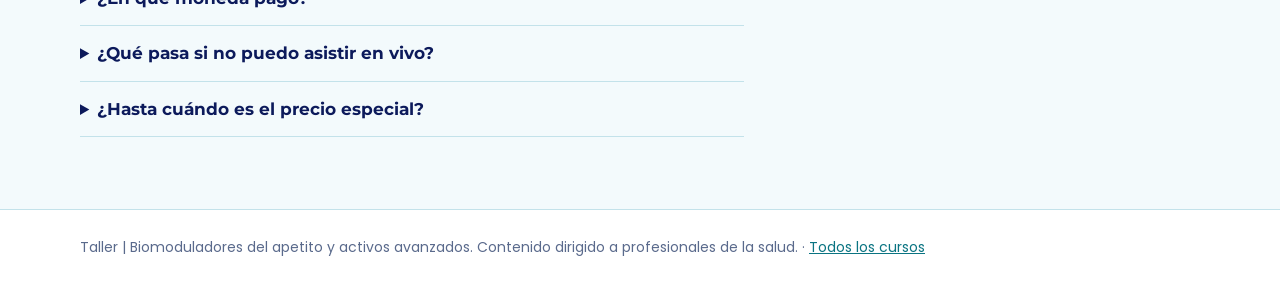
==== commit 69b4e8e0: "Central de cursos + masterclass de estetica" ====
--- a/taller.html
+++ b/taller.html
@@ -180,7 +180,7 @@
 
 <header class="top">
   <div class="wrap">
-    <div class="brand">Taller <span>Péptidos</span></div>
+    <a class="brand" href="index.html" style="text-decoration:none">Taller <span>Péptidos</span></a>
     <div class="pill" id="pill">Precio especial por 24 horas</div>
   </div>
 </header>
@@ -307,7 +307,7 @@
       <section>
         <div class="bar"></div>
         <h2>Preguntas <span class="t2">frecuentes</span></h2>
-        <details><summary>¿Cómo pago?</summary><p>Con PayPal o por transferencia bancaria en República Dominicana, Costa Rica (incluye SINPE Móvil) o Colombia (incluye Nequi). Elige tu opción en el recuadro de inscripción.</p></details>
+        <details><summary>¿Cómo pago?</summary><p>Con PayPal, Zelle o por transferencia bancaria en República Dominicana, Costa Rica (incluye SINPE Móvil) o Colombia (incluye Nequi). Elige tu opción en el recuadro de inscripción.</p></details>
         <details><summary>¿Cómo recibo el acceso?</summary><p>Si pagas por transferencia, sube la foto o el PDF de tu comprobante en el mismo recuadro. Cuando verificamos el pago, te enviamos por correo el enlace al grupo médico de WhatsApp.</p></details>
         <details><summary>¿En qué moneda pago?</summary><p>El precio es en dólares estadounidenses. Si transfieres en moneda local, envía el equivalente al cambio del día.</p></details>
         <details><summary>¿Qué pasa si no puedo asistir en vivo?</summary><p>La grabación queda disponible durante 10 días.</p></details>
@@ -382,8 +382,9 @@
   </div>
 </main>
 
-<footer><div class="wrap">Taller | Biomoduladores del apetito y activos avanzados. Contenido dirigido a profesionales de la salud.</div></footer>
-
+<footer><div class="wrap">Taller | Biomoduladores del apetito y activos avanzados. Contenido dirigido a profesionales de la salud. · <a href="index.html">Todos los cursos</a></div></footer>
+
+<script src="cursos.js"></script>
 <script>
 /* ===================== CONFIGURACIÓN ===================== */
 const CONFIG = {
@@ -401,36 +402,12 @@
   // Si lo llenas (cuenta PayPal Business), el pago se confirma solo y el acceso sale al instante.
   PAYPAL_CLIENT_ID: '',
 
-  // PayPal con comprobante (se usa cuando PAYPAL_CLIENT_ID está vacío)
-  PAYPAL_MANUAL: {
-    correo: 'aleidamaldonadosalas17@gmail.com',
-    titular: 'Aleida Maldonado',
-    enlace: '',   // opcional: enlace paypal.me
-    qr: ''        // opcional: URL de la imagen del código QR
-  },
+  // PayPal, Zelle y cuentas: se editan en cursos.js (compartidos con todos los cursos)
+  PAYPAL_MANUAL: ACADEMIA.PAGOS.PAYPAL,
+  CUENTAS: ACADEMIA.PAGOS.CUENTAS,
 
   // Monto en moneda local (opcional). Si lo dejas vacío se muestra "equivalente al cambio del día".
-  MONTO_LOCAL: { DO: '', CR: '', CO: '' },
-
-  // Cuentas para transferencia
-  CUENTAS: {
-    DO: { pais: 'República Dominicana', corto: 'Rep. Dominicana', cuentas: [
-      { banco: 'BHD', titular: 'Katheryn Escorcia Maldonado', datos: [['Cuenta de ahorros', '37347730011']] },
-      { banco: 'Banreservas', titular: 'Katheryn Escorcia Maldonado', datos: [['Cuenta de ahorros', '96085058536']] },
-      { banco: 'AFAP', titular: 'Greicy Castillo', datos: [['Cuenta', '1022133284']] },
-      { banco: 'Promerica', titular: 'Greicy Castillo', datos: [['Cuenta', '12110000459-459']] },
-      { banco: 'Banco Popular', titular: 'Ana María Sánchez', datos: [['Cuenta de ahorros', '781120712']] }
-    ]},
-    CR: { pais: 'Costa Rica', corto: 'Costa Rica', cuentas: [
-      { banco: 'SINPE Móvil', titular: 'Jerson Mora Hernández', datos: [['Número', '72990240']] },
-      { banco: 'Banco Nacional de Costa Rica', titular: 'Jerson Mora Hernández', datos: [['Cuenta', '701091225'], ['Cédula', '304640218']] },
-      { banco: 'Banco BAC', titular: 'Jerson Mora Hernández', datos: [['Cuenta BAC', '701091225'], ['IBAN', 'CR13010200007010912259']] }
-    ]},
-    CO: { pais: 'Colombia', corto: 'Colombia', cuentas: [
-      { banco: 'Nequi', titular: 'Aleida Maldonado', datos: [['Número', '3146352423']] },
-      { banco: 'Bancolombia', titular: 'Aleida Maldonado', datos: [['Cuenta de ahorros', '486 622 394-48']] }
-    ]}
-  }
+  MONTO_LOCAL: { DO: '', CR: '', CO: '' }
 };
 /* ========================================================= */
 
@@ -501,6 +478,7 @@
 /* ---------- Métodos de pago ---------- */
 function montoTexto(pais){
   const local = CONFIG.MONTO_LOCAL[pais];
+  if (CONFIG.CUENTAS[pais].usd) return 'Monto: <b class="usd-now">' + usd(precioActual()) + '</b>.';
   return 'Monto: <b class="usd-now">' + usd(precioActual()) + '</b>' +
     (local ? ' (' + esc(local) + ')' : ' o su equivalente en moneda local al cambio del día') + '.';
 }
@@ -510,7 +488,7 @@
 }
 
 const opciones = [{ id: 'paypal', titulo: 'PayPal', sub: paypalAuto ? 'o tarjeta, acceso inmediato' : 'envío a nuestro correo' }]
-  .concat(Object.keys(CONFIG.CUENTAS).map(k => ({ id: k, titulo: 'Transferencia', sub: CONFIG.CUENTAS[k].corto })));
+  .concat(Object.keys(CONFIG.CUENTAS).map(k => ({ id: k, titulo: CONFIG.CUENTAS[k].titulo || 'Transferencia', sub: CONFIG.CUENTAS[k].corto })));
 
 $('methods').innerHTML = opciones.map(o =>
   '<label class="method"><input type="radio" name="metodo" value="' + o.id + '"><span>' + esc(o.titulo) +
@@ -541,7 +519,7 @@
     $('cuentas').innerHTML = c.cuentas.map(a =>
       '<div class="acct"><div class="bank">' + esc(a.banco) + '</div><div class="who">Titular: ' + esc(a.titular) + '</div>' +
       a.datos.map(d => kv(d[0], d[1])).join('') + '</div>').join('') +
-      '<p class="amount" style="padding-bottom:10px">' + montoTexto(id) + ' Transfiere a cualquiera de estas cuentas y luego sube tu comprobante.</p>';
+      '<p class="amount" style="padding-bottom:10px">' + montoTexto(id) + (c.cuentas.length > 1 ? ' Transfiere a cualquiera de estas cuentas' : ' Envía el pago') + ' y luego sube tu comprobante.</p>';
   }
 }
 
@@ -579,8 +557,8 @@
   btn.disabled = true; btn.textContent = 'Enviando…';
   try {
     await post({
-      action: 'comprobante', ...b,
-      metodo: metodo === 'paypal' ? 'PayPal (comprobante)' : 'Transferencia ' + CONFIG.CUENTAS[metodo].pais,
+      action: 'comprobante', curso: 'taller', ...b,
+      metodo: metodo === 'paypal' ? 'PayPal (comprobante)' : CONFIG.CUENTAS[metodo].metodo,
       referencia: $('referencia').value.trim(),
       monto: precioActual(), moneda: CONFIG.MONEDA,
       archivo: { nombre: file.name, tipo: file.type, base64: await leerArchivo(file) }
